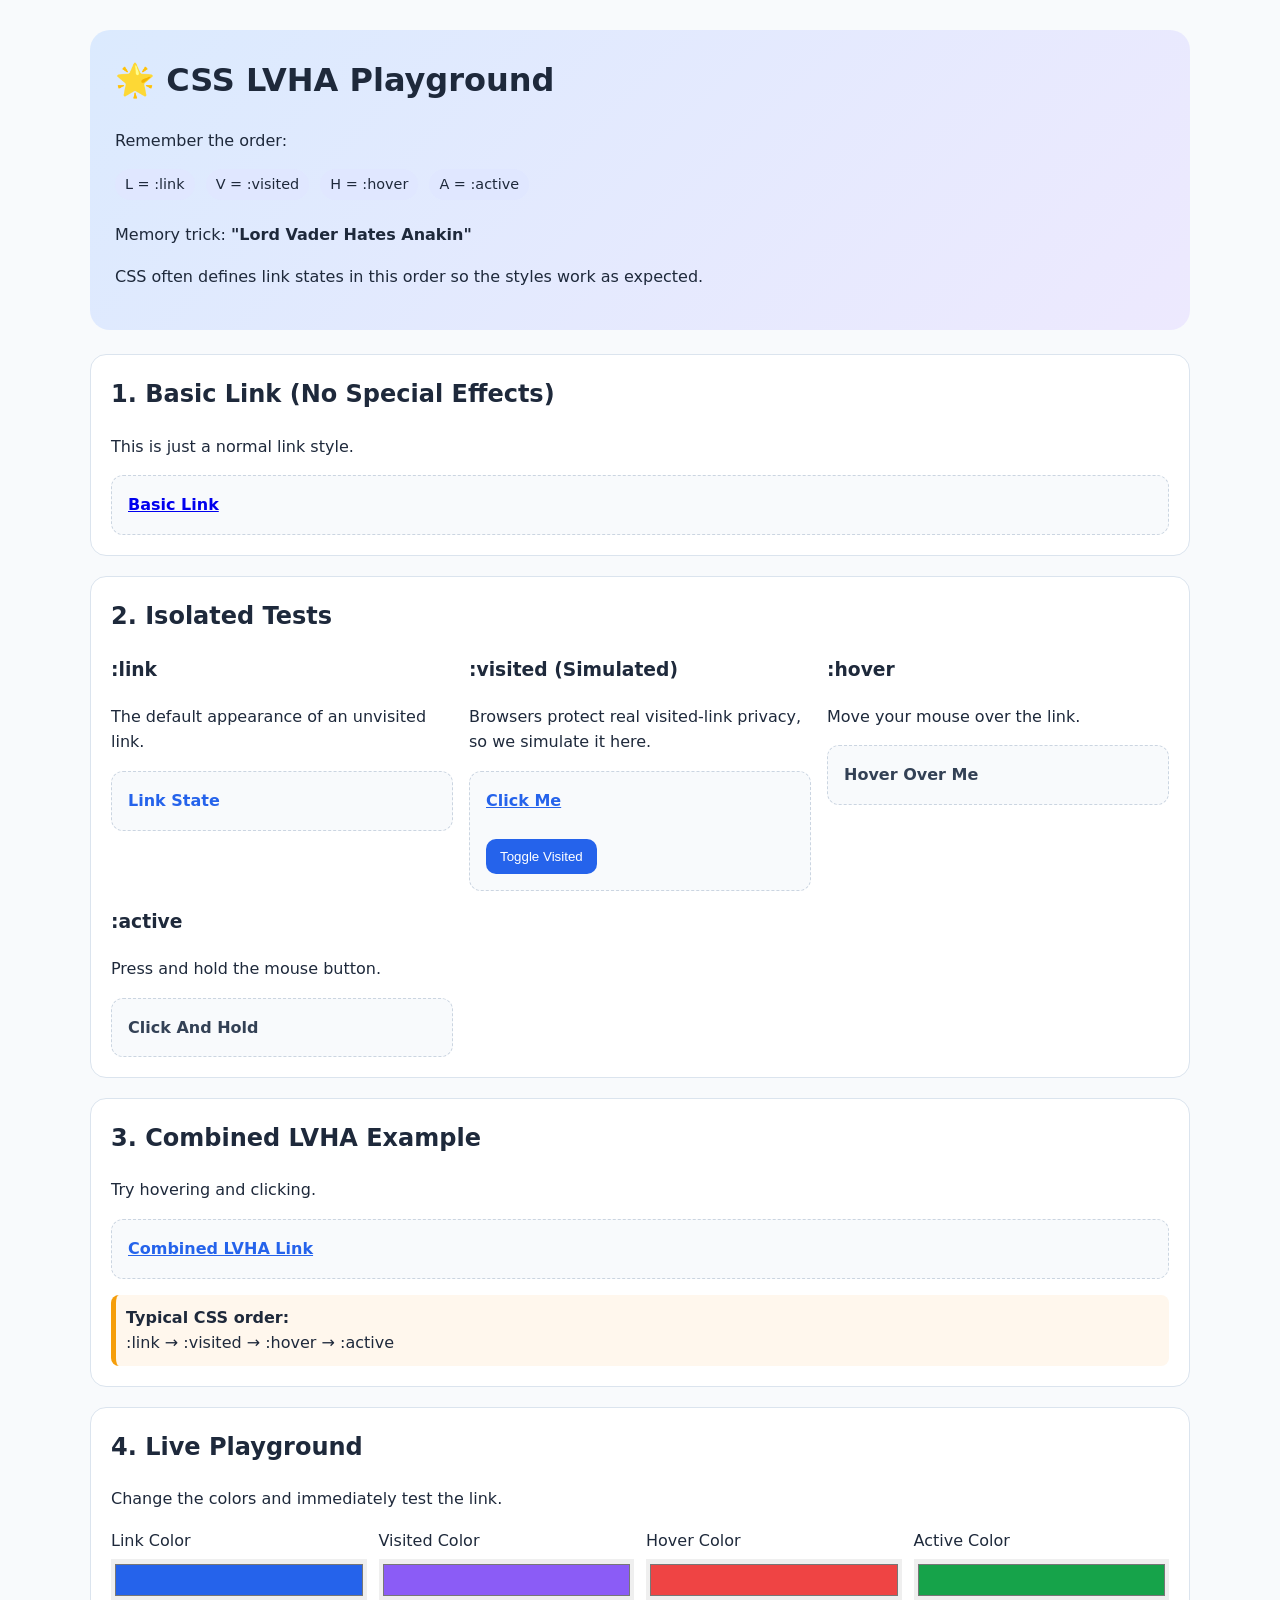
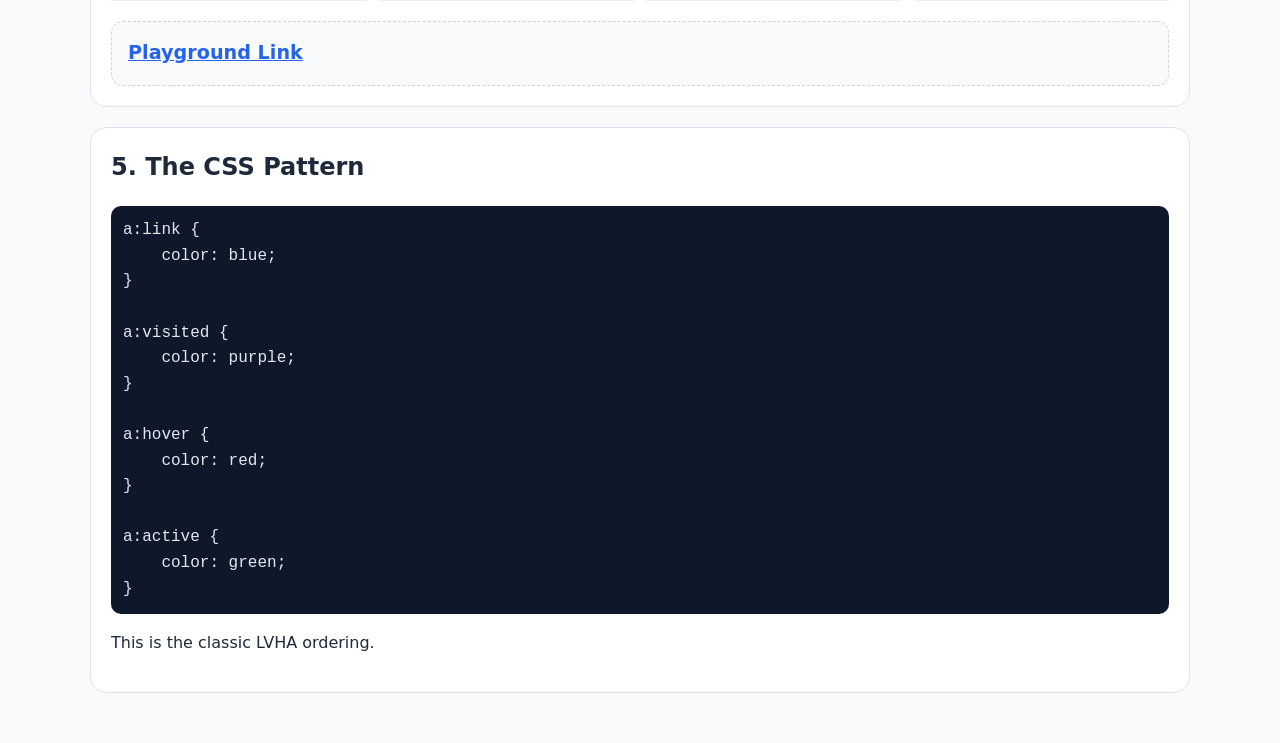
==== lvha-chatgpt.html @ 6ff144fc "Updated : June 8th 2026 3:37am" ====
<!DOCTYPE html>
<html lang="en">
<head>
<meta charset="UTF-8">
<meta name="viewport" content="width=device-width, initial-scale=1.0">
<title>CSS LVHA Playground</title>

<style>
:root{
    --link-color:#2563eb;
    --visited-color:#8b5cf6;
    --hover-color:#ef4444;
    --active-color:#16a34a;

    --bg:#f8fafc;
    --card:#ffffff;
    --border:#dbe4ee;
    --text:#1e293b;
}

*{
    box-sizing:border-box;
}

body{
    margin:0;
    padding:30px;
    font-family:system-ui, sans-serif;
    background:var(--bg);
    color:var(--text);
    line-height:1.6;
}

h1,h2,h3{
    margin-top:0;
}

.container{
    max-width:1100px;
    margin:auto;
}

.hero{
    background:linear-gradient(135deg,#dbeafe,#ede9fe);
    padding:25px;
    border-radius:20px;
    margin-bottom:24px;
}

.card{
    background:var(--card);
    border:1px solid var(--border);
    border-radius:16px;
    padding:20px;
    margin-bottom:20px;
}

.grid{
    display:grid;
    grid-template-columns:repeat(auto-fit,minmax(260px,1fr));
    gap:16px;
}

.demo-area{
    margin-top:12px;
    padding:16px;
    border-radius:12px;
    background:#f8fafc;
    border:1px dashed #cbd5e1;
}

a{
    font-weight:600;
}

/* -----------------------
   Combined LVHA Example
------------------------ */

.lvha-demo:link{
    color:var(--link-color);
}

.lvha-demo:visited{
    color:var(--visited-color);
}

.lvha-demo:hover{
    color:var(--hover-color);
}

.lvha-demo:active{
    color:var(--active-color);
}

/* -----------------------
   Isolated Demonstrations
------------------------ */

/* Link only */
.link-only{
    color:var(--link-color);
    text-decoration:none;
}

/* Hover only */
.hover-only{
    color:#334155;
    text-decoration:none;
}

.hover-only:hover{
    color:var(--hover-color);
    text-decoration:underline;
}

/* Active only */
.active-only{
    color:#334155;
    text-decoration:none;
}

.active-only:active{
    color:var(--active-color);
    font-size:1.1em;
}

/* Simulated visited */
.fake-link{
    cursor:pointer;
    user-select:none;
    color:var(--link-color);
    text-decoration:underline;
    font-weight:600;
}

.fake-link.visited{
    color:var(--visited-color);
}

.note{
    background:#fff7ed;
    border-left:5px solid #f59e0b;
    padding:10px;
    border-radius:8px;
}

.controls{
    display:grid;
    grid-template-columns:repeat(auto-fit,minmax(180px,1fr));
    gap:12px;
}

.control{
    display:flex;
    flex-direction:column;
    gap:6px;
}

input[type=color]{
    width:100%;
    height:42px;
    border:none;
    cursor:pointer;
}

.playground-link{
    font-size:1.2rem;
}

.code{
    background:#0f172a;
    color:#e2e8f0;
    padding:12px;
    border-radius:10px;
    overflow:auto;
    font-family:Consolas, monospace;
}

.badge{
    display:inline-block;
    padding:4px 10px;
    border-radius:999px;
    background:#e0e7ff;
    margin-right:6px;
    margin-bottom:6px;
    font-size:.9rem;
}

button{
    border:none;
    padding:10px 14px;
    border-radius:10px;
    cursor:pointer;
    background:#2563eb;
    color:white;
}

button:hover{
    opacity:.9;
}
</style>
</head>
<body>

<div class="container">

    <div class="hero">
        <h1>🌟 CSS LVHA Playground</h1>

        <p>
            Remember the order:
        </p>

        <div>
            <span class="badge">L = :link</span>
            <span class="badge">V = :visited</span>
            <span class="badge">H = :hover</span>
            <span class="badge">A = :active</span>
        </div>

        <p>
            Memory trick: <strong>"Lord Vader Hates Anakin"</strong>
        </p>

        <p>
            CSS often defines link states in this order so the styles work as expected.
        </p>
    </div>

    <!-- Basic -->
    <div class="card">
        <h2>1. Basic Link (No Special Effects)</h2>

        <p>
            This is just a normal link style.
        </p>

        <div class="demo-area">
            <a href="#" onclick="return false;">
                Basic Link
            </a>
        </div>
    </div>

    <!-- Isolated Tests -->
    <div class="card">
        <h2>2. Isolated Tests</h2>

        <div class="grid">

            <div>
                <h3>:link</h3>

                <p>
                    The default appearance of an unvisited link.
                </p>

                <div class="demo-area">
                    <a href="#"
                       onclick="return false;"
                       class="link-only">
                        Link State
                    </a>
                </div>
            </div>

            <div>
                <h3>:visited (Simulated)</h3>

                <p>
                    Browsers protect real visited-link privacy,
                    so we simulate it here.
                </p>

                <div class="demo-area">
                    <span id="visitedDemo"
                          class="fake-link">
                        Click Me
                    </span>

                    <br><br>

                    <button onclick="toggleVisited()">
                        Toggle Visited
                    </button>
                </div>
            </div>

            <div>
                <h3>:hover</h3>

                <p>
                    Move your mouse over the link.
                </p>

                <div class="demo-area">
                    <a href="#"
                       onclick="return false;"
                       class="hover-only">
                        Hover Over Me
                    </a>
                </div>
            </div>

            <div>
                <h3>:active</h3>

                <p>
                    Press and hold the mouse button.
                </p>

                <div class="demo-area">
                    <a href="#"
                       onclick="return false;"
                       class="active-only">
                        Click And Hold
                    </a>
                </div>
            </div>

        </div>
    </div>

    <!-- Combined -->
    <div class="card">
        <h2>3. Combined LVHA Example</h2>

        <p>
            Try hovering and clicking.
        </p>

        <div class="demo-area">
            <a href="#"
               onclick="return false;"
               class="lvha-demo">
                Combined LVHA Link
            </a>
        </div>

        <div class="note" style="margin-top:16px;">
            <strong>Typical CSS order:</strong><br>
            :link → :visited → :hover → :active
        </div>
    </div>

    <!-- Playground -->
    <div class="card">
        <h2>4. Live Playground</h2>

        <p>
            Change the colors and immediately test the link.
        </p>

        <div class="controls">

            <div class="control">
                <label>Link Color</label>
                <input type="color"
                       id="linkColor"
                       value="#2563eb">
            </div>

            <div class="control">
                <label>Visited Color</label>
                <input type="color"
                       id="visitedColor"
                       value="#8b5cf6">
            </div>

            <div class="control">
                <label>Hover Color</label>
                <input type="color"
                       id="hoverColor"
                       value="#ef4444">
            </div>

            <div class="control">
                <label>Active Color</label>
                <input type="color"
                       id="activeColor"
                       value="#16a34a">
            </div>

        </div>

        <div class="demo-area" style="margin-top:20px;">
            <a href="#"
               onclick="return false;"
               class="lvha-demo playground-link">
                Playground Link
            </a>
        </div>
    </div>

    <!-- CSS Example -->
    <div class="card">
        <h2>5. The CSS Pattern</h2>

<pre class="code">a:link {
    color: blue;
}

a:visited {
    color: purple;
}

a:hover {
    color: red;
}

a:active {
    color: green;
}</pre>

        <p>
            This is the classic LVHA ordering.
        </p>
    </div>

</div>

<script>
function toggleVisited(){
    document
        .getElementById("visitedDemo")
        .classList
        .toggle("visited");
}

const root = document.documentElement;

document.getElementById("linkColor")
    .addEventListener("input", e => {
        root.style.setProperty(
            "--link-color",
            e.target.value
        );
    });

document.getElementById("visitedColor")
    .addEventListener("input", e => {
        root.style.setProperty(
            "--visited-color",
            e.target.value
        );
    });

document.getElementById("hoverColor")
    .addEventListener("input", e => {
        root.style.setProperty(
            "--hover-color",
            e.target.value
        );
    });

document.getElementById("activeColor")
    .addEventListener("input", e => {
        root.style.setProperty(
            "--active-color",
            e.target.value
        );
    });
</script>

</body>
</html>
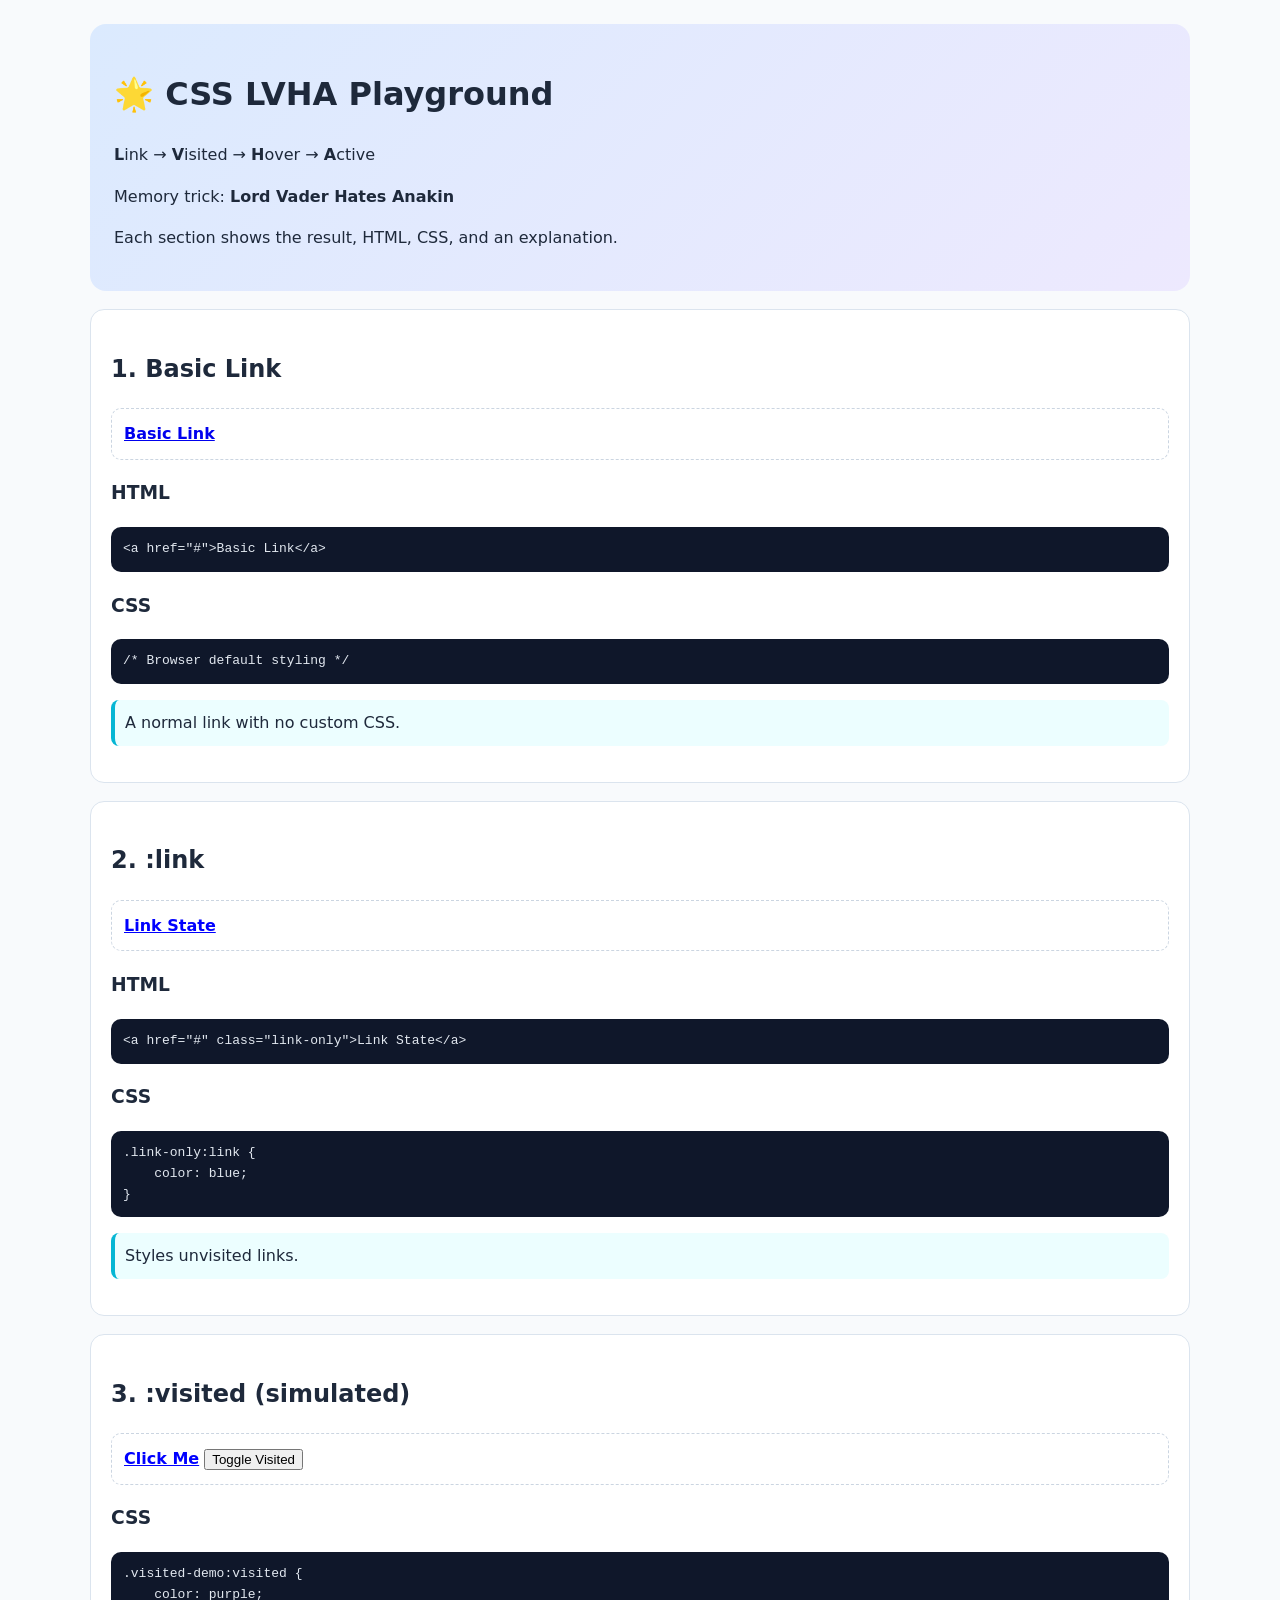
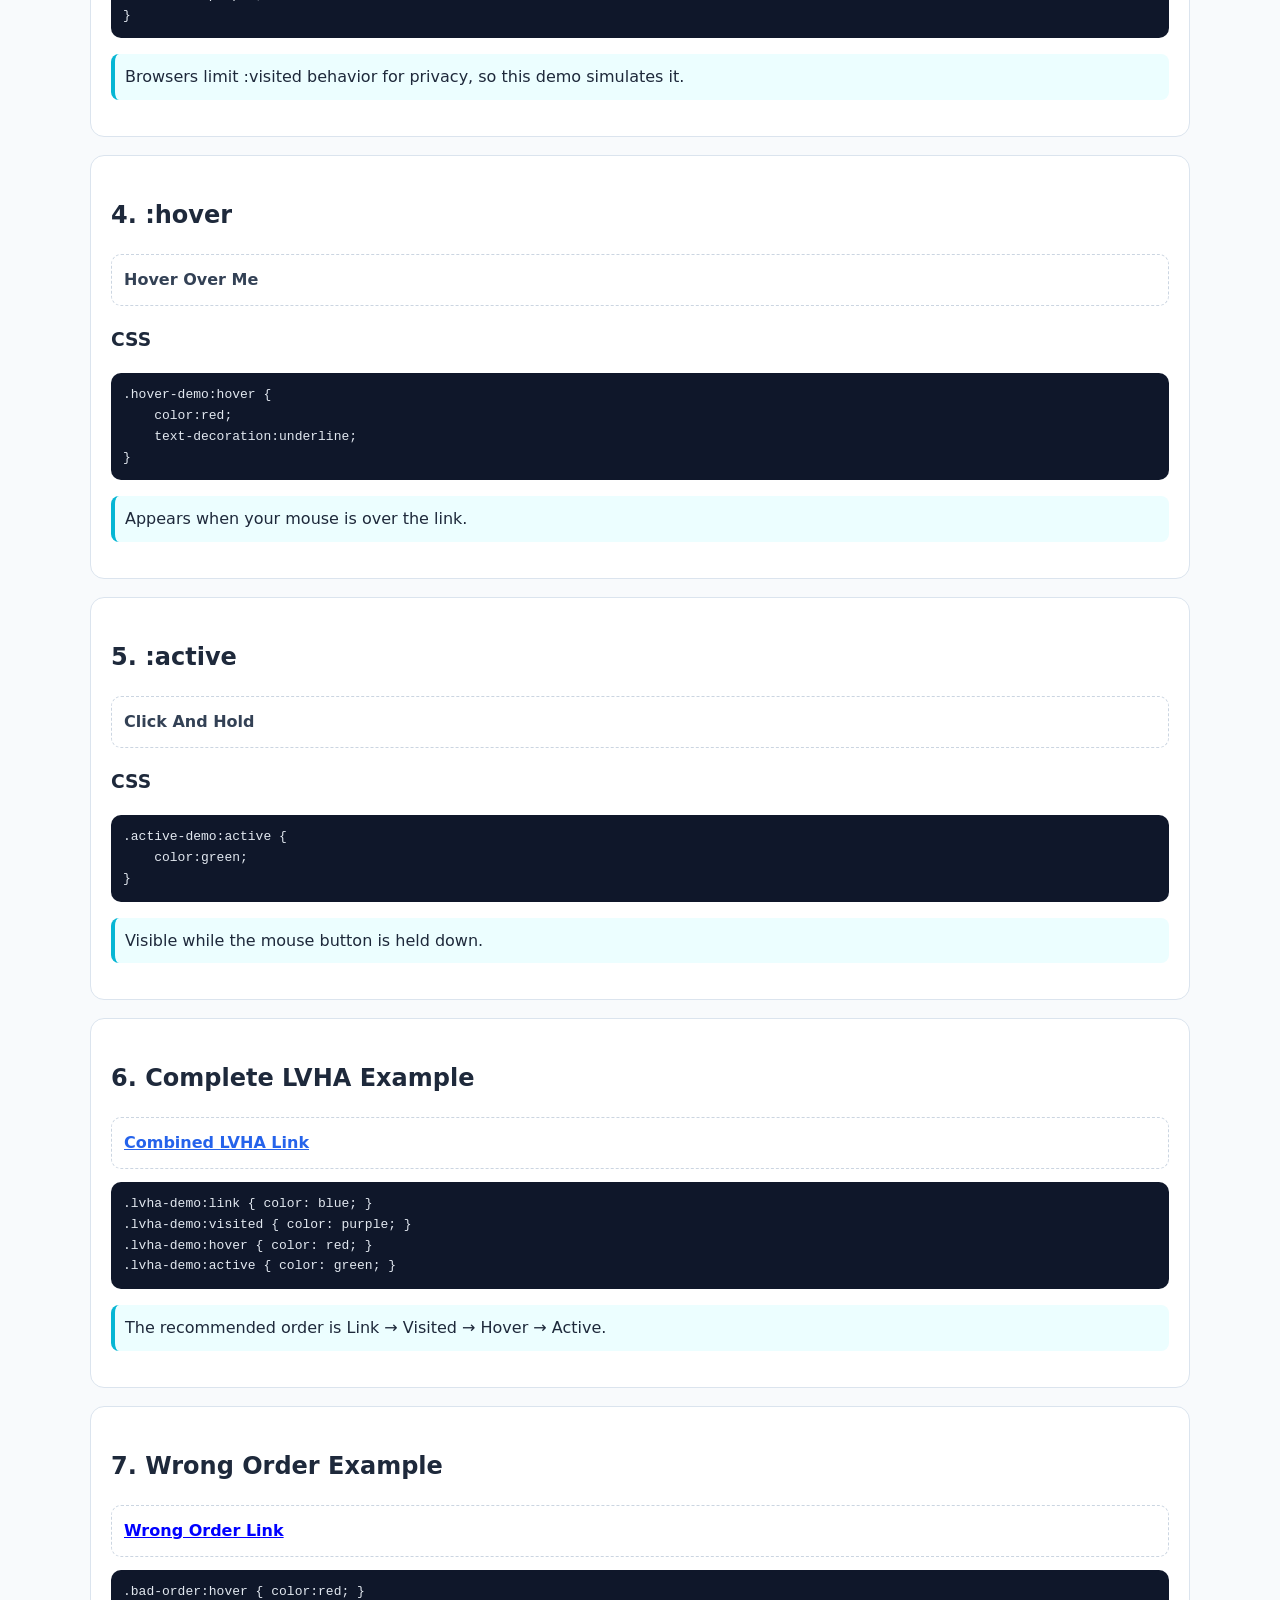
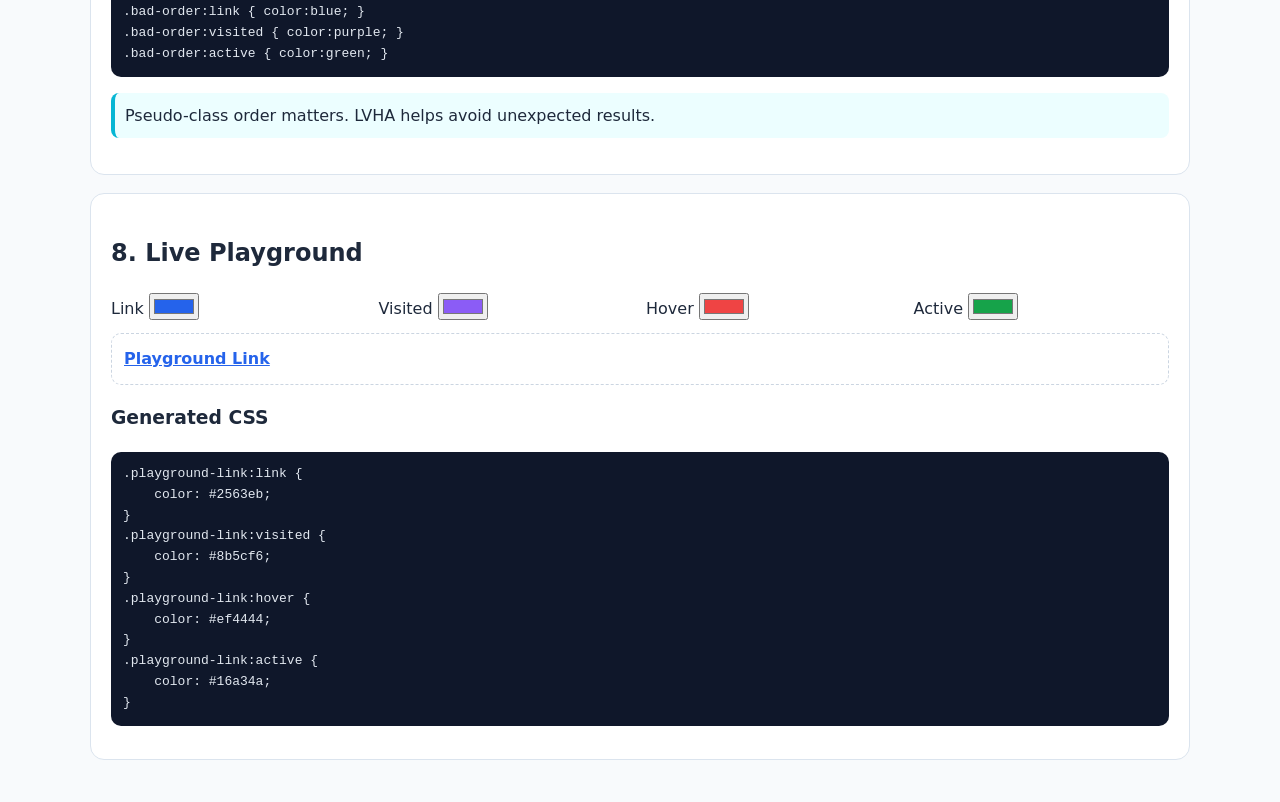
==== commit 49a94ba2: "Updated : June 8th 2026 7:13am:" ====
--- a/lvha-chatgpt.html
+++ b/lvha-chatgpt.html
@@ -3,465 +3,153 @@
 <head>
 <meta charset="UTF-8">
 <meta name="viewport" content="width=device-width, initial-scale=1.0">
-<title>CSS LVHA Playground</title>
-
+<title>ChatGPT : CSS LVHA Playground</title>
 <style>
 :root{
-    --link-color:#2563eb;
-    --visited-color:#8b5cf6;
-    --hover-color:#ef4444;
-    --active-color:#16a34a;
-
-    --bg:#f8fafc;
-    --card:#ffffff;
-    --border:#dbe4ee;
-    --text:#1e293b;
+--link:#2563eb;--visited:#8b5cf6;--hover:#ef4444;--active:#16a34a;
 }
-
-*{
-    box-sizing:border-box;
-}
-
-body{
-    margin:0;
-    padding:30px;
-    font-family:system-ui, sans-serif;
-    background:var(--bg);
-    color:var(--text);
-    line-height:1.6;
-}
-
-h1,h2,h3{
-    margin-top:0;
-}
-
-.container{
-    max-width:1100px;
-    margin:auto;
-}
-
-.hero{
-    background:linear-gradient(135deg,#dbeafe,#ede9fe);
-    padding:25px;
-    border-radius:20px;
-    margin-bottom:24px;
-}
-
-.card{
-    background:var(--card);
-    border:1px solid var(--border);
-    border-radius:16px;
-    padding:20px;
-    margin-bottom:20px;
-}
-
-.grid{
-    display:grid;
-    grid-template-columns:repeat(auto-fit,minmax(260px,1fr));
-    gap:16px;
-}
-
-.demo-area{
-    margin-top:12px;
-    padding:16px;
-    border-radius:12px;
-    background:#f8fafc;
-    border:1px dashed #cbd5e1;
-}
-
-a{
-    font-weight:600;
-}
-
-/* -----------------------
-   Combined LVHA Example
------------------------- */
-
-.lvha-demo:link{
-    color:var(--link-color);
-}
-
-.lvha-demo:visited{
-    color:var(--visited-color);
-}
-
-.lvha-demo:hover{
-    color:var(--hover-color);
-}
-
-.lvha-demo:active{
-    color:var(--active-color);
-}
-
-/* -----------------------
-   Isolated Demonstrations
------------------------- */
-
-/* Link only */
-.link-only{
-    color:var(--link-color);
-    text-decoration:none;
-}
-
-/* Hover only */
-.hover-only{
-    color:#334155;
-    text-decoration:none;
-}
-
-.hover-only:hover{
-    color:var(--hover-color);
-    text-decoration:underline;
-}
-
-/* Active only */
-.active-only{
-    color:#334155;
-    text-decoration:none;
-}
-
-.active-only:active{
-    color:var(--active-color);
-    font-size:1.1em;
-}
-
-/* Simulated visited */
-.fake-link{
-    cursor:pointer;
-    user-select:none;
-    color:var(--link-color);
-    text-decoration:underline;
-    font-weight:600;
-}
-
-.fake-link.visited{
-    color:var(--visited-color);
-}
-
-.note{
-    background:#fff7ed;
-    border-left:5px solid #f59e0b;
-    padding:10px;
-    border-radius:8px;
-}
-
-.controls{
-    display:grid;
-    grid-template-columns:repeat(auto-fit,minmax(180px,1fr));
-    gap:12px;
-}
-
-.control{
-    display:flex;
-    flex-direction:column;
-    gap:6px;
-}
-
-input[type=color]{
-    width:100%;
-    height:42px;
-    border:none;
-    cursor:pointer;
-}
-
-.playground-link{
-    font-size:1.2rem;
-}
-
-.code{
-    background:#0f172a;
-    color:#e2e8f0;
-    padding:12px;
-    border-radius:10px;
-    overflow:auto;
-    font-family:Consolas, monospace;
-}
-
-.badge{
-    display:inline-block;
-    padding:4px 10px;
-    border-radius:999px;
-    background:#e0e7ff;
-    margin-right:6px;
-    margin-bottom:6px;
-    font-size:.9rem;
-}
-
-button{
-    border:none;
-    padding:10px 14px;
-    border-radius:10px;
-    cursor:pointer;
-    background:#2563eb;
-    color:white;
-}
-
-button:hover{
-    opacity:.9;
-}
+body{font-family:system-ui,sans-serif;max-width:1100px;margin:auto;padding:24px;line-height:1.6;background:#f8fafc;color:#1e293b}
+.card{background:white;border:1px solid #dbe4ee;border-radius:14px;padding:20px;margin:18px 0}
+.hero{background:linear-gradient(135deg,#dbeafe,#ede9fe);padding:24px;border-radius:16px}
+.demo{padding:12px;border:1px dashed #cbd5e1;border-radius:10px;background:#fff}
+.code{background:#0f172a;color:#e2e8f0;padding:12px;border-radius:10px;overflow:auto}
+.explain{background:#ecfeff;border-left:4px solid #06b6d4;padding:10px;border-radius:8px}
+a{font-weight:600}
+.link-only:link{color:blue}
+.hover-only{color:#334155;text-decoration:none}
+.hover-only:hover{color:red;text-decoration:underline}
+.active-only{color:#334155;text-decoration:none}
+.active-only:active{color:green}
+.lvha-demo:link{color:var(--link)}
+.lvha-demo:visited{color:var(--visited)}
+.lvha-demo:hover{color:var(--hover)}
+.lvha-demo:active{color:var(--active)}
+.bad-order:hover{color:red}
+.bad-order:link{color:blue}
+.bad-order:visited{color:purple}
+.bad-order:active{color:green}
+.fake-link{cursor:pointer;color:blue;text-decoration:underline;font-weight:600}
+.fake-link.visited{color:purple}
+.controls{display:grid;grid-template-columns:repeat(auto-fit,minmax(180px,1fr));gap:12px}
 </style>
 </head>
 <body>
+<div class="hero">
+<h1>🌟 CSS LVHA Playground</h1>
+<p><strong>L</strong>ink → <strong>V</strong>isited → <strong>H</strong>over → <strong>A</strong>ctive</p>
+<p>Memory trick: <strong>Lord Vader Hates Anakin</strong></p>
+<p>Each section shows the result, HTML, CSS, and an explanation.</p>
+</div>
 
-<div class="container">
+<div class="card">
+<h2>1. Basic Link</h2>
+<div class="demo"><a href="#" onclick="return false;">Basic Link</a></div>
+<h3>HTML</h3><pre class="code">&lt;a href="#"&gt;Basic Link&lt;/a&gt;</pre>
+<h3>CSS</h3><pre class="code">/* Browser default styling */</pre>
+<p class="explain">A normal link with no custom CSS.</p>
+</div>
 
-    <div class="hero">
-        <h1>🌟 CSS LVHA Playground</h1>
+<div class="card">
+<h2>2. :link</h2>
+<div class="demo"><a href="#" onclick="return false;" class="link-only">Link State</a></div>
+<h3>HTML</h3><pre class="code">&lt;a href="#" class="link-only"&gt;Link State&lt;/a&gt;</pre>
+<h3>CSS</h3><pre class="code">.link-only:link {
+    color: blue;
+}</pre>
+<p class="explain">Styles unvisited links.</p>
+</div>
 
-        <p>
-            Remember the order:
-        </p>
+<div class="card">
+<h2>3. :visited (simulated)</h2>
+<div class="demo">
+<span id="visitedDemo" class="fake-link">Click Me</span>
+<button onclick="toggleVisited()">Toggle Visited</button>
+</div>
+<h3>CSS</h3><pre class="code">.visited-demo:visited {
+    color: purple;
+}</pre>
+<p class="explain">Browsers limit :visited behavior for privacy, so this demo simulates it.</p>
+</div>
 
-        <div>
-            <span class="badge">L = :link</span>
-            <span class="badge">V = :visited</span>
-            <span class="badge">H = :hover</span>
-            <span class="badge">A = :active</span>
-        </div>
+<div class="card">
+<h2>4. :hover</h2>
+<div class="demo"><a href="#" onclick="return false;" class="hover-only">Hover Over Me</a></div>
+<h3>CSS</h3><pre class="code">.hover-demo:hover {
+    color:red;
+    text-decoration:underline;
+}</pre>
+<p class="explain">Appears when your mouse is over the link.</p>
+</div>
 
-        <p>
-            Memory trick: <strong>"Lord Vader Hates Anakin"</strong>
-        </p>
+<div class="card">
+<h2>5. :active</h2>
+<div class="demo"><a href="#" onclick="return false;" class="active-only">Click And Hold</a></div>
+<h3>CSS</h3><pre class="code">.active-demo:active {
+    color:green;
+}</pre>
+<p class="explain">Visible while the mouse button is held down.</p>
+</div>
 
-        <p>
-            CSS often defines link states in this order so the styles work as expected.
-        </p>
-    </div>
+<div class="card">
+<h2>6. Complete LVHA Example</h2>
+<div class="demo"><a href="#" onclick="return false;" class="lvha-demo">Combined LVHA Link</a></div>
+<pre class="code">.lvha-demo:link { color: blue; }
+.lvha-demo:visited { color: purple; }
+.lvha-demo:hover { color: red; }
+.lvha-demo:active { color: green; }</pre>
+<p class="explain">The recommended order is Link → Visited → Hover → Active.</p>
+</div>
 
-    <!-- Basic -->
-    <div class="card">
-        <h2>1. Basic Link (No Special Effects)</h2>
+<div class="card">
+<h2>7. Wrong Order Example</h2>
+<div class="demo"><a href="#" onclick="return false;" class="bad-order">Wrong Order Link</a></div>
+<pre class="code">.bad-order:hover { color:red; }
+.bad-order:link { color:blue; }
+.bad-order:visited { color:purple; }
+.bad-order:active { color:green; }</pre>
+<p class="explain">Pseudo-class order matters. LVHA helps avoid unexpected results.</p>
+</div>
 
-        <p>
-            This is just a normal link style.
-        </p>
-
-        <div class="demo-area">
-            <a href="#" onclick="return false;">
-                Basic Link
-            </a>
-        </div>
-    </div>
-
-    <!-- Isolated Tests -->
-    <div class="card">
-        <h2>2. Isolated Tests</h2>
-
-        <div class="grid">
-
-            <div>
-                <h3>:link</h3>
-
-                <p>
-                    The default appearance of an unvisited link.
-                </p>
-
-                <div class="demo-area">
-                    <a href="#"
-                       onclick="return false;"
-                       class="link-only">
-                        Link State
-                    </a>
-                </div>
-            </div>
-
-            <div>
-                <h3>:visited (Simulated)</h3>
-
-                <p>
-                    Browsers protect real visited-link privacy,
-                    so we simulate it here.
-                </p>
-
-                <div class="demo-area">
-                    <span id="visitedDemo"
-                          class="fake-link">
-                        Click Me
-                    </span>
-
-                    <br><br>
-
-                    <button onclick="toggleVisited()">
-                        Toggle Visited
-                    </button>
-                </div>
-            </div>
-
-            <div>
-                <h3>:hover</h3>
-
-                <p>
-                    Move your mouse over the link.
-                </p>
-
-                <div class="demo-area">
-                    <a href="#"
-                       onclick="return false;"
-                       class="hover-only">
-                        Hover Over Me
-                    </a>
-                </div>
-            </div>
-
-            <div>
-                <h3>:active</h3>
-
-                <p>
-                    Press and hold the mouse button.
-                </p>
-
-                <div class="demo-area">
-                    <a href="#"
-                       onclick="return false;"
-                       class="active-only">
-                        Click And Hold
-                    </a>
-                </div>
-            </div>
-
-        </div>
-    </div>
-
-    <!-- Combined -->
-    <div class="card">
-        <h2>3. Combined LVHA Example</h2>
-
-        <p>
-            Try hovering and clicking.
-        </p>
-
-        <div class="demo-area">
-            <a href="#"
-               onclick="return false;"
-               class="lvha-demo">
-                Combined LVHA Link
-            </a>
-        </div>
-
-        <div class="note" style="margin-top:16px;">
-            <strong>Typical CSS order:</strong><br>
-            :link → :visited → :hover → :active
-        </div>
-    </div>
-
-    <!-- Playground -->
-    <div class="card">
-        <h2>4. Live Playground</h2>
-
-        <p>
-            Change the colors and immediately test the link.
-        </p>
-
-        <div class="controls">
-
-            <div class="control">
-                <label>Link Color</label>
-                <input type="color"
-                       id="linkColor"
-                       value="#2563eb">
-            </div>
-
-            <div class="control">
-                <label>Visited Color</label>
-                <input type="color"
-                       id="visitedColor"
-                       value="#8b5cf6">
-            </div>
-
-            <div class="control">
-                <label>Hover Color</label>
-                <input type="color"
-                       id="hoverColor"
-                       value="#ef4444">
-            </div>
-
-            <div class="control">
-                <label>Active Color</label>
-                <input type="color"
-                       id="activeColor"
-                       value="#16a34a">
-            </div>
-
-        </div>
-
-        <div class="demo-area" style="margin-top:20px;">
-            <a href="#"
-               onclick="return false;"
-               class="lvha-demo playground-link">
-                Playground Link
-            </a>
-        </div>
-    </div>
-
-    <!-- CSS Example -->
-    <div class="card">
-        <h2>5. The CSS Pattern</h2>
-
-<pre class="code">a:link {
-    color: blue;
-}
-
-a:visited {
-    color: purple;
-}
-
-a:hover {
-    color: red;
-}
-
-a:active {
-    color: green;
-}</pre>
-
-        <p>
-            This is the classic LVHA ordering.
-        </p>
-    </div>
-
+<div class="card">
+<h2>8. Live Playground</h2>
+<div class="controls">
+<div><label>Link <input type="color" id="linkColor" value="#2563eb"></label></div>
+<div><label>Visited <input type="color" id="visitedColor" value="#8b5cf6"></label></div>
+<div><label>Hover <input type="color" id="hoverColor" value="#ef4444"></label></div>
+<div><label>Active <input type="color" id="activeColor" value="#16a34a"></label></div>
+</div>
+<div class="demo" style="margin-top:12px">
+<a href="#" onclick="return false;" class="lvha-demo">Playground Link</a>
+</div>
+<h3>Generated CSS</h3>
+<pre id="generatedCSS" class="code"></pre>
 </div>
 
 <script>
 function toggleVisited(){
-    document
-        .getElementById("visitedDemo")
-        .classList
-        .toggle("visited");
+ document.getElementById('visitedDemo').classList.toggle('visited');
 }
-
-const root = document.documentElement;
-
-document.getElementById("linkColor")
-    .addEventListener("input", e => {
-        root.style.setProperty(
-            "--link-color",
-            e.target.value
-        );
-    });
-
-document.getElementById("visitedColor")
-    .addEventListener("input", e => {
-        root.style.setProperty(
-            "--visited-color",
-            e.target.value
-        );
-    });
-
-document.getElementById("hoverColor")
-    .addEventListener("input", e => {
-        root.style.setProperty(
-            "--hover-color",
-            e.target.value
-        );
-    });
-
-document.getElementById("activeColor")
-    .addEventListener("input", e => {
-        root.style.setProperty(
-            "--active-color",
-            e.target.value
-        );
-    });
+const root=document.documentElement;
+function updateCSS(){
+ root.style.setProperty('--link',linkColor.value);
+ root.style.setProperty('--visited',visitedColor.value);
+ root.style.setProperty('--hover',hoverColor.value);
+ root.style.setProperty('--active',activeColor.value);
+ generatedCSS.textContent=`.playground-link:link {
+    color: ${linkColor.value};
+}
+.playground-link:visited {
+    color: ${visitedColor.value};
+}
+.playground-link:hover {
+    color: ${hoverColor.value};
+}
+.playground-link:active {
+    color: ${activeColor.value};
+}`;
+}
+document.querySelectorAll('input[type=color]').forEach(i=>i.addEventListener('input',updateCSS));
+updateCSS();
 </script>
-
 </body>
 </html>
